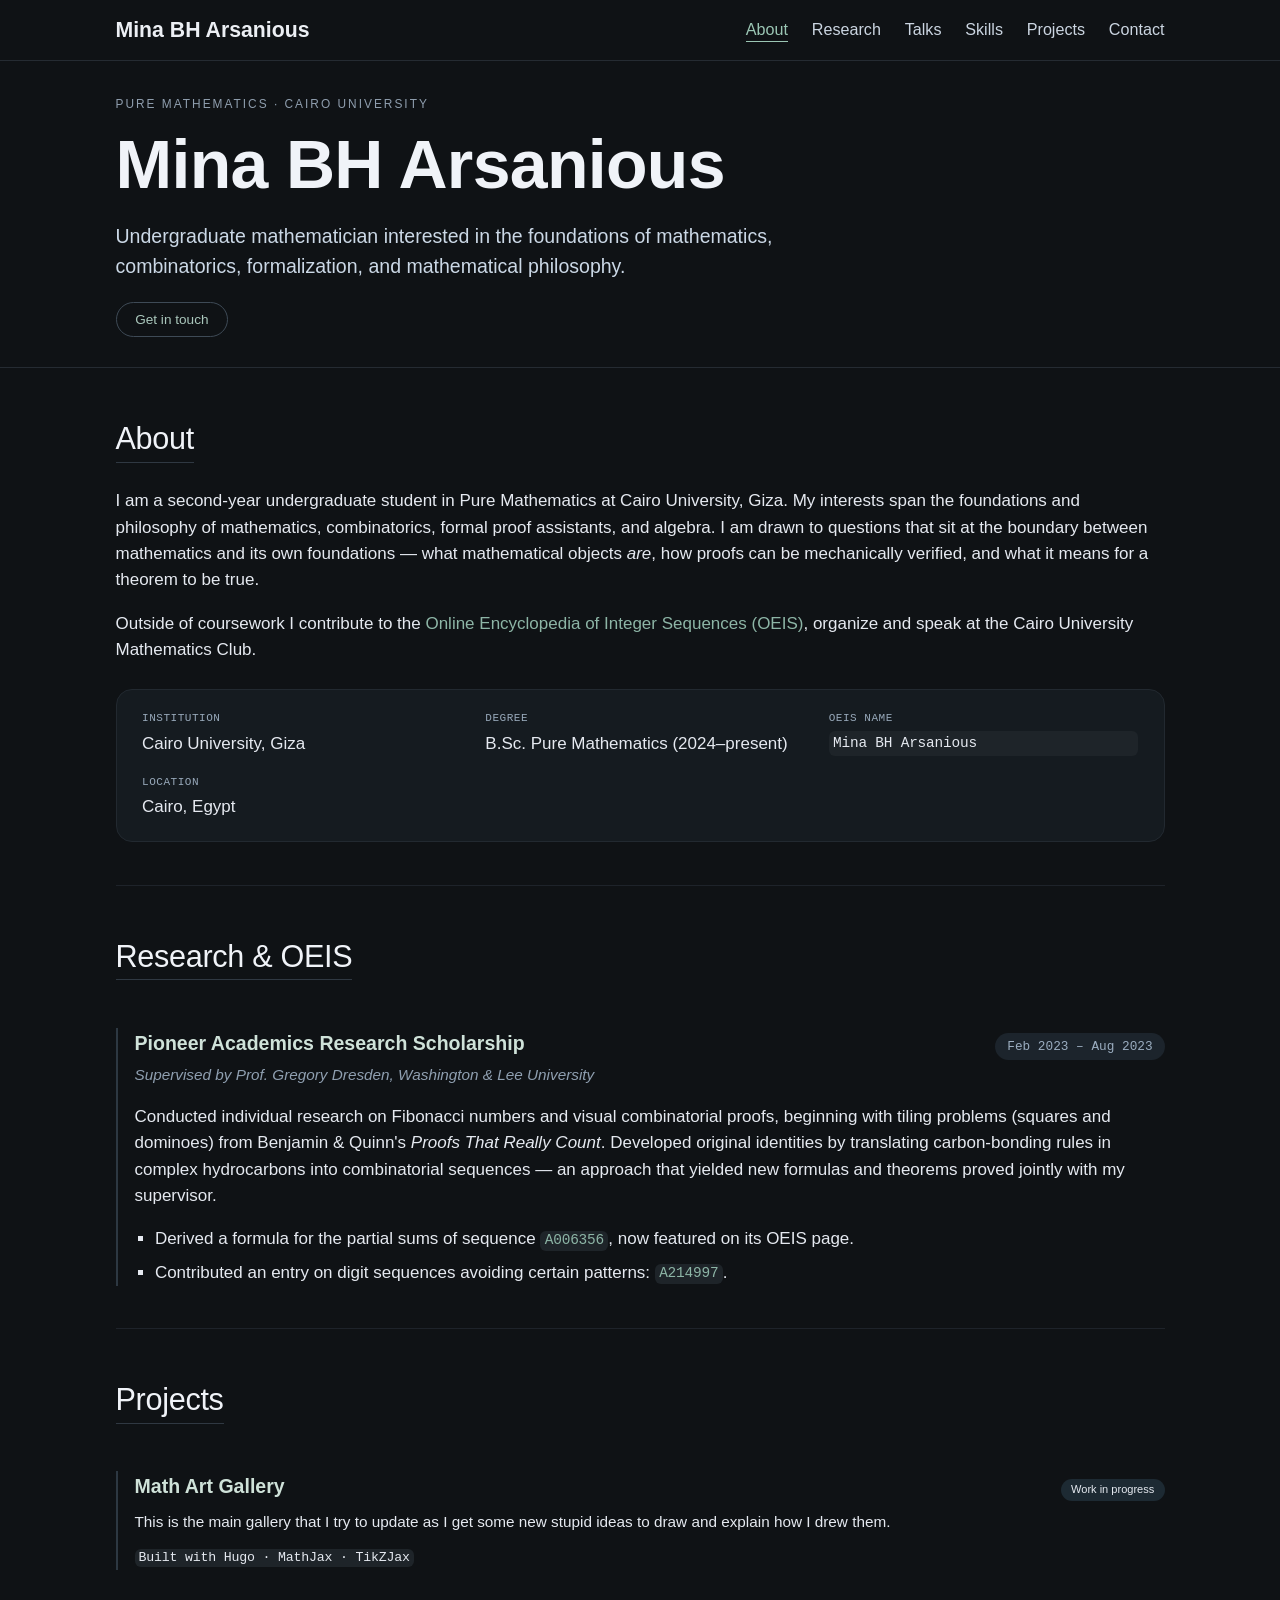
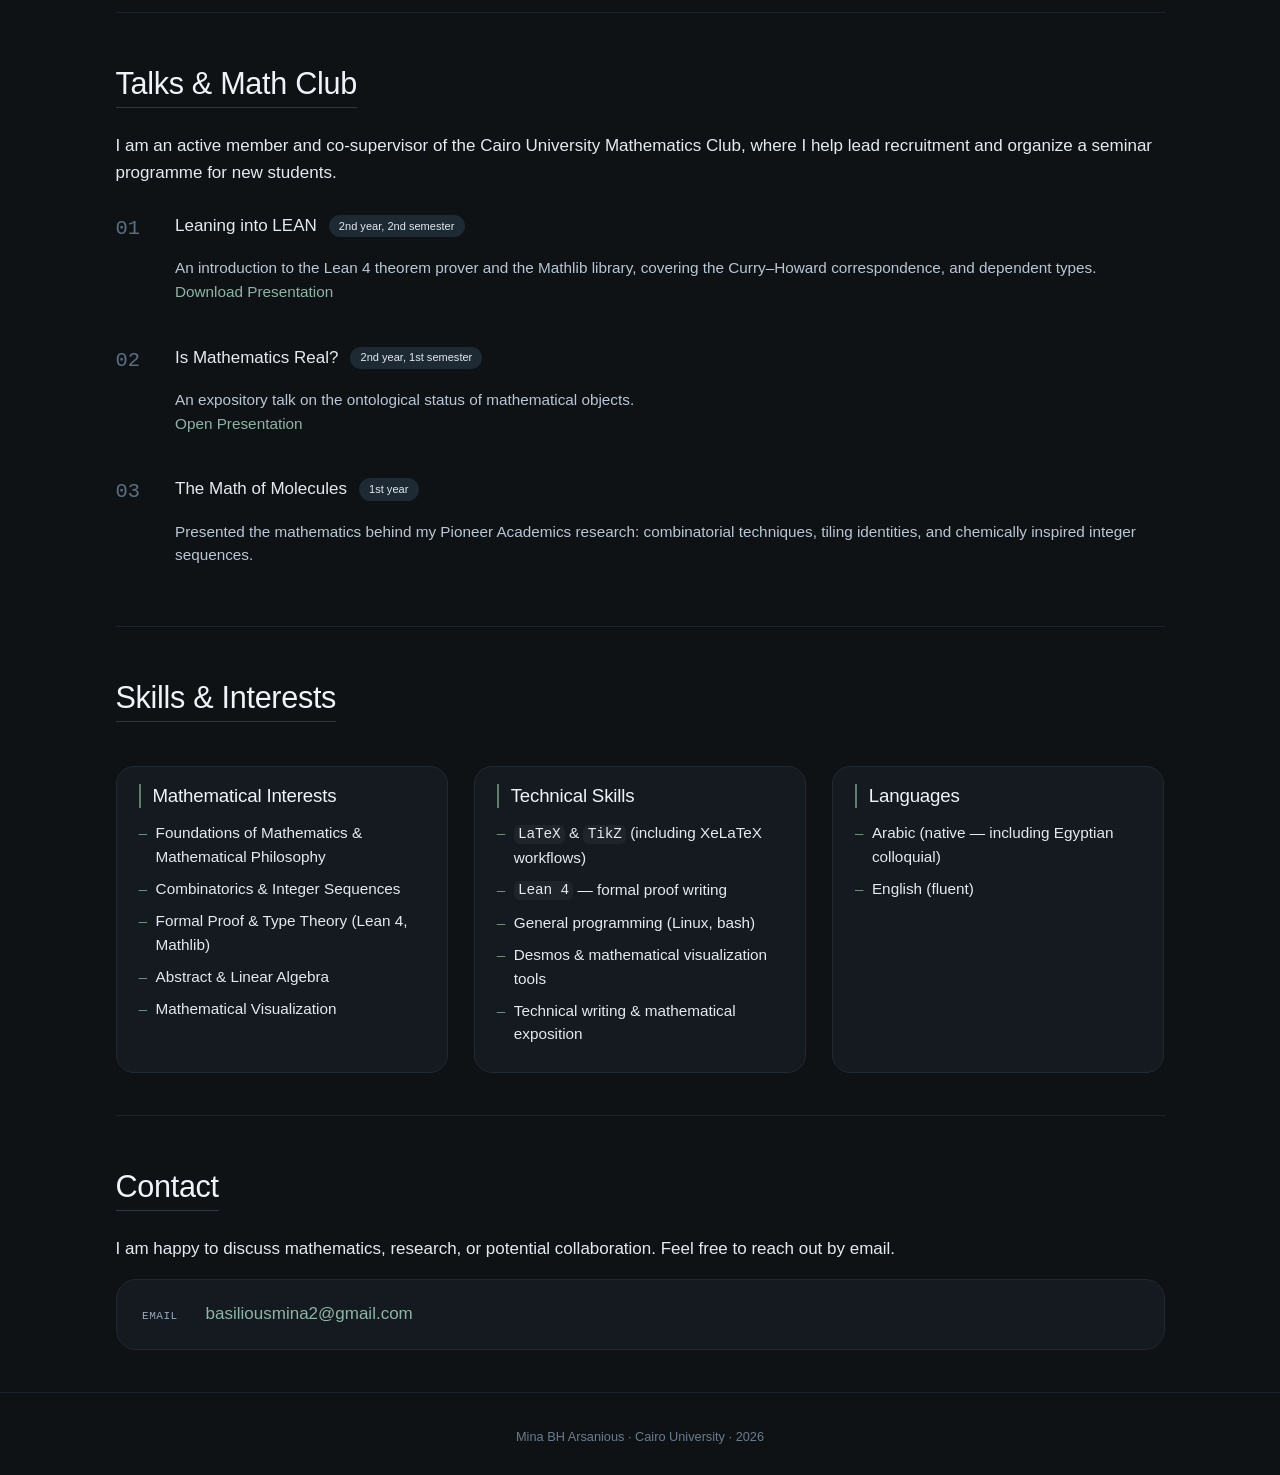
==== index.html @ 9abf832d "all back" ====
<!DOCTYPE html>
<html lang="en">
<head>
  <meta charset="UTF-8" />
  <meta name="viewport" content="width=device-width, initial-scale=1.0" />
  <title>Mina BH Arsanious</title>
  <link rel="stylesheet" href="style.css" />
  <link rel="preconnect" href="https://fonts.googleapis.com" />
  <link rel="preconnect" href="https://fonts.gstatic.com" crossorigin />
  <link href="https://fonts.googleapis.com/css2?family=EB+Garamond:ital,wght@0,400;0,500;0,600;1,400;1,500&family=Cormorant+Garamond:ital,wght@0,300;0,400;0,600;1,300;1,400&family=Inconsolata:wght@400;500&display=swap" rel="stylesheet" />
</head>
<body>

  <!-- NAV -->
  <nav>
    <div class="nav-inner">
      <span class="nav-name">Mina BH Arsanious</span>
      <ul class="nav-links">
        <li><a href="#about">About</a></li>
        <li><a href="#research">Research</a></li>
        <li><a href="#talks">Talks</a></li>
        <li><a href="#skills">Skills</a></li>
        <li><a href="#projects">Projects</a></li>
        <li><a href="#contact">Contact</a></li>
      </ul>
    </div>
  </nav>

  <!-- HERO -->
  <header class="hero">
    <div class="hero-inner">
      <p class="hero-pre">Pure Mathematics · Cairo University</p>
      <h1>Mina BH Arsanious</h1>
      <p class="hero-tagline">
        Undergraduate mathematician interested in the foundations of mathematics,<br />
        combinatorics, formalization, and mathematical philosophy.
      </p>
      <div class="hero-links">
        <a href="mailto:basiliousmina2@gmail.com" class="pill pill-outline">Get in touch</a>
      </div>
    </div>
    <div class="hero-rule"></div>
  </header>

  <main>

    <!-- ABOUT -->
    <section id="about">
      <h2>About</h2>
      <div class="section-body">
        <p>
          I am a second-year undergraduate student in Pure Mathematics at Cairo University, Giza.
          My interests span the foundations and philosophy of mathematics, combinatorics,
          formal proof assistants, and algebra. I am drawn to questions that sit at the
          boundary between mathematics and its own foundations — what mathematical objects
          <em>are</em>, how proofs can be mechanically verified, and what it means for a
          theorem to be true.
        </p>
        <p>
          Outside of coursework I contribute to the
          <a href="https://oeis.org" target="_blank">Online Encyclopedia of Integer Sequences (OEIS)</a>,
          organize and speak at the Cairo University Mathematics Club.
        </p>
        <div class="info-grid">
          <div class="info-item">
            <span class="info-label">Institution</span>
            <span>Cairo University, Giza</span>
          </div>
          <div class="info-item">
            <span class="info-label">Degree</span>
            <span>B.Sc. Pure Mathematics (2024–present)</span>
          </div>
          <div class="info-item">
            <span class="info-label">OEIS name</span>
            <span class="mono">Mina BH Arsanious</span>
          </div>
          <div class="info-item">
            <span class="info-label">Location</span>
            <span>Cairo, Egypt</span>
          </div>
        </div>
      </div>
    </section>

    <div class="divider"></div>

    <!-- RESEARCH -->
    <section id="research">
      <h2>Research &amp; OEIS</h2>
      <div class="section-body">

        <div class="entry">
          <div class="entry-header">
            <span class="entry-title">Pioneer Academics Research Scholarship</span>
            <span class="entry-date">Feb 2023 – Aug 2023</span>
          </div>
          <p class="entry-venue">Supervised by Prof. Gregory Dresden, Washington &amp; Lee University</p>
          <p>
            Conducted individual research on Fibonacci numbers and visual combinatorial proofs,
            beginning with tiling problems (squares and dominoes) from Benjamin &amp; Quinn's
            <em>Proofs That Really Count</em>. Developed original identities by translating
            carbon-bonding rules in complex hydrocarbons into combinatorial sequences —
            an approach that yielded new formulas and theorems proved jointly with my supervisor.
          </p>
          <ul class="entry-bullets">
            <li>
              Derived a formula for the partial sums of sequence
              <a href="https://oeis.org/A006356" target="_blank" class="mono">A006356</a>,
              now featured on its OEIS page.
            </li>
            <li>
              Contributed an entry on digit sequences avoiding certain patterns:
              <a href="https://oeis.org/A214997" target="_blank" class="mono">A214997</a>.
            </li>
          </ul>
        </div>
      </div>
    </section>
  
  <div class="divider"></div>

  <section id="projects">
    <h2>Projects</h2>
    <div class="section-body">
      <div class="entry" style="padding-top:0;">
        <div class="entry-header">
          <a href="https://minabasilious.github.io/math-gallery/" target="_blank" class="entry-title">Math Art Gallery</a>
          <span class="talk-tag">Work in progress</span>
        </div>
        <p style="font-size:0.9rem; color:var(--mid); margin-top:0.4rem; margin-bottom:0.6rem;">
          This is the main gallery that I try to update as I get some new stupid ideas to draw and explain how I drew them.
        </p>
        <span class="mono" style="font-size:0.78rem; color:var(--faint);">Built with Hugo · MathJax · TikZJax </span>
      </div>
    </div>
  </section>
    <div class="divider"></div>

    <!-- TALKS -->
    <section id="talks">
      <h2>Talks &amp; Math Club</h2>
      <div class="section-body">
        <p>
          I am an active member and co-supervisor of the Cairo University Mathematics Club,
          where I help lead recruitment and organize a seminar programme for new students.
        </p>

        <div class="talk-list">

          <div class="talk">
            <div class="talk-num">01</div>
            <div class="talk-body">
              <p class="talk-title">Leaning into LEAN <span class="talk-tag">2nd year, 2nd semester</span></p>
              <p class="talk-desc">
                An introduction to the Lean 4 theorem prover and the Mathlib library,
                covering the Curry–Howard correspondence, and dependent types. <br>
                 <a href="assets/LeaningintoLean/Leaning_into_Lean.pdf">Download Presentation</a>
              </p>
            </div>
          </div>

          <div class="talk">
            <div class="talk-num">02</div>
            <div class="talk-body">
              <p class="talk-title">Is Mathematics Real? <span class="talk-tag">2nd year, 1st semester</span></p>
              <p class="talk-desc">
                An expository talk on the ontological status of mathematical objects. <br>

                 <a href="assets/IsMathReal/talk.html">Open Presentation</a>
              </p>
            </div>
          </div>

          <div class="talk">
            <div class="talk-num">03</div>
            <div class="talk-body">
              <p class="talk-title">The Math of Molecules <span class="talk-tag">1st year</span></p>
              <p class="talk-desc">
                Presented the mathematics behind my Pioneer Academics research:
                combinatorial techniques, tiling identities, and chemically inspired
                integer sequences.
              </p>
            </div>
          </div>

        </div>
      </div>
    </section>

    <div class="divider"></div>

    <!-- SKILLS -->
    <section id="skills">
      <h2>Skills &amp; Interests</h2>
      <div class="section-body">
        <div class="skills-grid">

          <div class="skill-group">
            <h3>Mathematical Interests</h3>
            <ul>
              <li>Foundations of Mathematics &amp; Mathematical Philosophy</li>
              <li>Combinatorics &amp; Integer Sequences</li>
              <li>Formal Proof &amp; Type Theory (Lean 4, Mathlib)</li>
              <li>Abstract &amp; Linear Algebra</li>
              <li>Mathematical Visualization</li>
            </ul>
          </div>

          <div class="skill-group">
            <h3>Technical Skills</h3>
            <ul>
              <li><span class="mono">LaTeX</span> &amp; <span class="mono">TikZ</span> (including XeLaTeX workflows)</li>
              <li><span class="mono">Lean 4</span> — formal proof writing</li>
              <li>General programming (Linux, bash)</li>
              <li>Desmos &amp; mathematical visualization tools</li>
              <li>Technical writing &amp; mathematical exposition</li>
            </ul>
          </div>

          <div class="skill-group">
            <h3>Languages</h3>
            <ul>
              <li>Arabic (native — including Egyptian colloquial)</li>
              <li>English (fluent)</li>
            </ul>
          </div>

        </div>
      </div>
    </section>

    <div class="divider"></div>

    <!-- CONTACT -->
    <section id="contact">
      <h2>Contact</h2>
      <div class="section-body">
        <p>
          I am happy to discuss mathematics, research, or potential collaboration.
          Feel free to reach out by email.
        </p>
        <div class="contact-list">
          <div class="contact-item">
            <span class="info-label">Email</span>
            <a href="mailto:basiliousmina2@gmail.com">basiliousmina2@gmail.com</a>
          </div>
        </div>
      </div>
    </section>

  </main>

  <footer>
    <p>Mina BH Arsanious · Cairo University · <span id="year"></span></p>
  </footer>

  <script>
    document.getElementById('year').textContent = new Date().getFullYear();

    // Smooth active nav highlight on scroll
    const sections = document.querySelectorAll('section[id]');
    const navLinks = document.querySelectorAll('.nav-links a');
    const observer = new IntersectionObserver((entries) => {
      entries.forEach(e => {
        if (e.isIntersecting) {
          navLinks.forEach(a => a.classList.remove('active'));
          const active = document.querySelector(`.nav-links a[href="#${e.target.id}"]`);
          if (active) active.classList.add('active');
        }
      });
    }, { threshold: 0.35 });
    sections.forEach(s => observer.observe(s));

    // Fade-in on scroll
    const fadeEls = document.querySelectorAll('section, .entry, .talk, tr');
    const fadeObs = new IntersectionObserver((entries) => {
      entries.forEach(e => {
        if (e.isIntersecting) {
          e.target.classList.add('visible');
          fadeObs.unobserve(e.target);
        }
      });
    }, { threshold: 0.08 });
    fadeEls.forEach(el => { el.classList.add('fade-in'); fadeObs.observe(el); });
  </script>
</body>
</html>
---- style.css ----
*,
*::before,
*::after {
  margin: 0;
  padding: 0;
  box-sizing: border-box;
}

html {
  scroll-behavior: smooth;
  font-size: 17px;
}

body {
  background-color: #0f1215;
  color: #e5e9f0;
  font-family: 'Inter', -apple-system, BlinkMacSystemFont, 'Segoe UI', Roboto, Helvetica, Arial, sans-serif;
  line-height: 1.55;
  font-weight: 400;
  text-rendering: optimizeLegibility;
  -webkit-font-smoothing: antialiased;
}

/* container width */
nav .nav-inner,
main,
.hero-inner {
  max-width: 1100px;
  margin: 0 auto;
  padding: 0 1.5rem;
}


h1, h2, h3 {
  font-weight: 500;
  line-height: 1.25;
  letter-spacing: -0.01em;
  color: #f0f3f8;
}

h1 {
  font-size: clamp(2.8rem, 7vw, 4rem);
  font-weight: 550;
  margin: 0.5rem 0 0.75rem;
}

h2 {
  font-size: 1.8rem;
  margin-bottom: 1rem;
  border-bottom: 1px solid #2a2f36;
  display: inline-block;
  padding-bottom: 0.25rem;
}

h3 {
  font-size: 1.3rem;
  margin-bottom: 0.75rem;
  font-weight: 500;
}

a {
  color: #8db5a6;
  text-decoration: none;
  transition: color 0.2s ease;
  border-bottom: 1px solid transparent;
}

a:hover {
  color: #b9dfce;
  border-bottom-color: #8db5a6;
}

.mono,
code,
.mono a {
  font-family: 'SF Mono', 'JetBrains Mono', 'Fira Code', monospace;
  font-size: 0.85rem;
  background: #1e2429;
  padding: 0.1em 0.3em;
  border-radius: 6px;
  letter-spacing: -0.2px;
}


nav {
  background: #0f1215;
  border-bottom: 1px solid #252b32;
  position: sticky;
  top: 0;
  width: 100%;
  z-index: 100;
  padding: 0.8rem 0;
}

.nav-inner {
  display: flex;
  justify-content: space-between;
  align-items: center;
  flex-wrap: wrap;
  gap: 1rem 2rem;
}

.nav-name {
  font-weight: 550;
  font-size: 1.25rem;
  color: #eceff4;
}

.nav-links {
  display: flex;
  gap: 1.4rem;
  list-style: none;
  flex-wrap: wrap;
}

.nav-links a {
  font-weight: 450;
  font-size: 0.95rem;
  border-bottom: none;
  color: #cbd5e1;
  padding: 0.2rem 0;
}

.nav-links a:hover {
  color: #b9dfce;
  border-bottom: 1px solid #b9dfce;
}

.nav-links a.active {
  color: #9bc6b4;
  border-bottom: 1px solid #9bc6b4;
  font-weight: 500;
}


.hero {
  margin: 2rem 0 2rem;
}

.hero-pre {
  text-transform: uppercase;
  letter-spacing: 2px;
  font-size: 0.7rem;
  color: #8f9eae;
  font-weight: 450;
}

.hero-tagline {
  font-size: 1.15rem;
  color: #cbd8e6;
  max-width: 85%;
  margin: 0.8rem 0 1.2rem;
}

.hero-links {
  display: flex;
  gap: 1rem;
  margin: 1.2rem 0 0;
  flex-wrap: wrap;
}

.pill {
  background: #1e262e;
  padding: 0.35rem 1.1rem;
  border-radius: 40px;
  font-size: 0.8rem;
  font-weight: 450;
  border: 1px solid #2d3640;
  transition: all 0.2s;
}

.pill-outline {
  background: transparent;
  border: 1px solid #3e4a56;
  color: #aac7bc;
}

.pill:hover {
  background: #2a343e;
  border-color: #5b6f80;
  transform: translateY(-1px);
}

.hero-rule {
  margin-top: 1.8rem;
  height: 1px;
  background: #252b32;
  width: 100%;
}


section {
  margin: 3rem 0 2.5rem;
  scroll-margin-top: 90px;
}

.section-label {
  font-family: monospace;
  font-size: 0.7rem;
  letter-spacing: 1px;
  text-transform: uppercase;
  color: #7d8c9c;
  display: inline-block;
  margin-right: 0.8rem;
}

section > h2 {
  display: inline-block;
  border-bottom: 1px solid #2f3842;
}

.section-body {
  margin-top: 0.5rem;
  clear: both;
}

.section-body p {
  margin-bottom: 1rem;
}

.divider {
  height: 1px;
  background: #1e232a;
  margin: 1rem 0;
  width: 100%;
}


.info-grid {
  display: grid;
  grid-template-columns: repeat(auto-fill, minmax(230px, 1fr));
  gap: 1rem 2rem;
  background: #151b20;
  padding: 1.2rem 1.5rem;
  border-radius: 16px;
  margin: 1.5rem 0 0.5rem;
  border: 1px solid #222930;
}

.info-item {
  display: flex;
  flex-direction: column;
  gap: 0.2rem;
}

.info-label {
  font-size: 0.65rem;
  text-transform: uppercase;
  letter-spacing: 0.5px;
  font-weight: 500;
  color: #97a8b9;
  font-family: monospace;
}


.entry {
  margin: 1.8rem 0;
  padding-left: 1rem;
  border-left: 2px solid #2d3842;
}

.entry-header {
  display: flex;
  flex-wrap: wrap;
  justify-content: space-between;
  align-items: baseline;
  gap: 1rem;
  margin-bottom: 0.2rem;
}

.entry-title {
  font-weight: 550;
  font-size: 1.15rem;
  color: #cfe2d9;
}

.entry-date {
  font-family: monospace;
  font-size: 0.75rem;
  background: #1c242c;
  padding: 0.2rem 0.7rem;
  border-radius: 20px;
  color: #9badc0;
}

.entry-venue {
  font-style: italic;
  color: #8f9fb0;
  margin-bottom: 0.7rem;
  font-size: 0.9rem;
}

.entry-bullets {
  margin-left: 1.2rem;
  margin-top: 0.5rem;
  list-style-type: square;
}
.entry-bullets li {
  margin-bottom: 0.4rem;
}


.talk-list {
  display: flex;
  flex-direction: column;
  gap: 1.4rem;
  margin: 1.6rem 0;
}

.talk {
  display: flex;
  gap: 1rem;
  align-items: flex-start;
  flex-wrap: wrap;
}

.talk-num {
  font-family: monospace;
  font-size: 1.2rem;
  font-weight: 400;
  color: #5a6f82;
  min-width: 2.5rem;
}

.talk-body {
  flex: 1;
}

.talk-title {
  font-weight: 530;
  font-size: 1rem;
  margin-bottom: 0.2rem;
  display: flex;
  flex-wrap: wrap;
  align-items: center;
  gap: 0.7rem;
}

.talk-tag {
  font-size: 0.65rem;
  background: #1d2a33;
  padding: 0.15rem 0.6rem;
  border-radius: 40px;
  font-weight: normal;
}

.talk-tag.upcoming {
  background: #1e3a2f;
  color: #b9dfce;
  border: 0.5px solid #2e5e4a;
}

.talk-desc {
  color: #b9c7d4;
  font-size: 0.9rem;
}


.skills-grid {
  display: grid;
  grid-template-columns: repeat(auto-fit, minmax(220px, 1fr));
  gap: 1.5rem;
  margin: 1.6rem 0;
}

.skill-group {
  background: #141a1f;
  padding: 1rem 1.3rem;
  border-radius: 18px;
  border: 1px solid #212932;
}

.skill-group h3 {
  font-size: 1.1rem;
  margin-bottom: 0.8rem;
  border-left: 2px solid #5f7e6e;
  padding-left: 0.7rem;
}

.skill-group ul {
  list-style: none;
}

.skill-group li {
  margin-bottom: 0.5rem;
  font-size: 0.9rem;
  position: relative;
  padding-left: 1rem;
}

.skill-group li::before {
  content: "–";
  color: #6f8f7e;
  position: absolute;
  left: 0;
}


.contact-list {
  background: #141a1f;
  border-radius: 20px;
  padding: 1.2rem 1.5rem;
  display: flex;
  flex-wrap: wrap;
  gap: 1.5rem;
  margin-top: 1rem;
  border: 1px solid #212832;
}

.contact-item {
  display: flex;
  gap: 0.8rem;
  align-items: baseline;
  flex-wrap: wrap;
}

.contact-item .info-label {
  font-size: 0.65rem;
  min-width: 50px;
}


footer {
  text-align: center;
  padding: 2rem 1rem 1.8rem;
  font-size: 0.75rem;
  color: #6b7c8e;
  border-top: 1px solid #1e242c;
  margin-top: 2rem;
}


.fade-in {
  opacity: 0;
  transform: translateY(10px);
  transition: opacity 0.5s ease, transform 0.5s ease;
}

.visible {
  opacity: 1;
  transform: translateY(0);
}


@media (max-width: 800px) {
  body {
    font-size: 16px;
  }

  .nav-inner {
    flex-direction: column;
    align-items: flex-start;
  }

  .hero-tagline {
    max-width: 100%;
  }

  section > h2 {
    display: block;
    margin-top: 0.3rem;
  }

  .info-grid {
    grid-template-columns: 1fr;
  }

  .skills-grid {
    grid-template-columns: 1fr;
  }

  .talk {
    flex-direction: column;
    gap: 0.2rem;
  }
}

@media (max-width: 480px) {
  nav .nav-inner,
  main,
  .hero-inner {
    padding: 0 1rem;
  }

  .entry {
    padding-left: 0.5rem;
  }
}


::selection {
  background: #2c4a3e;
  color: #f0f3f8;
}
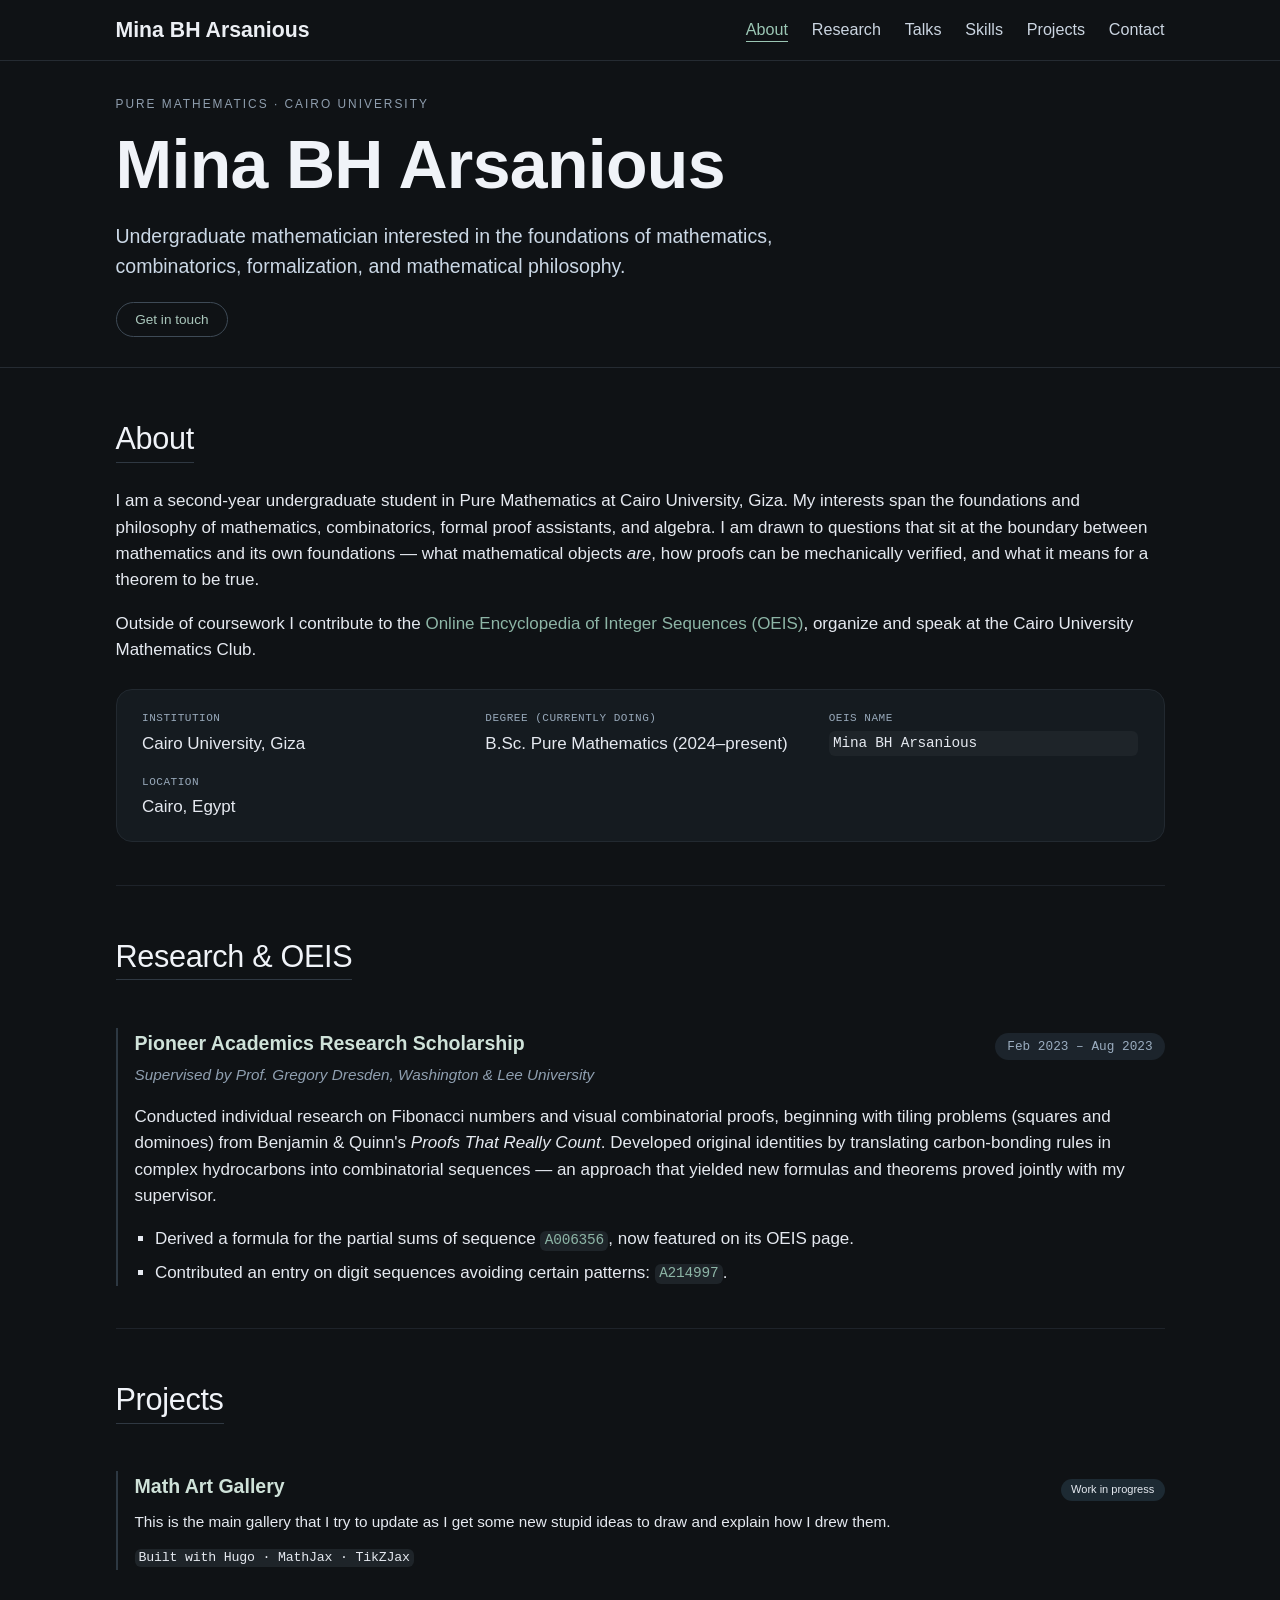
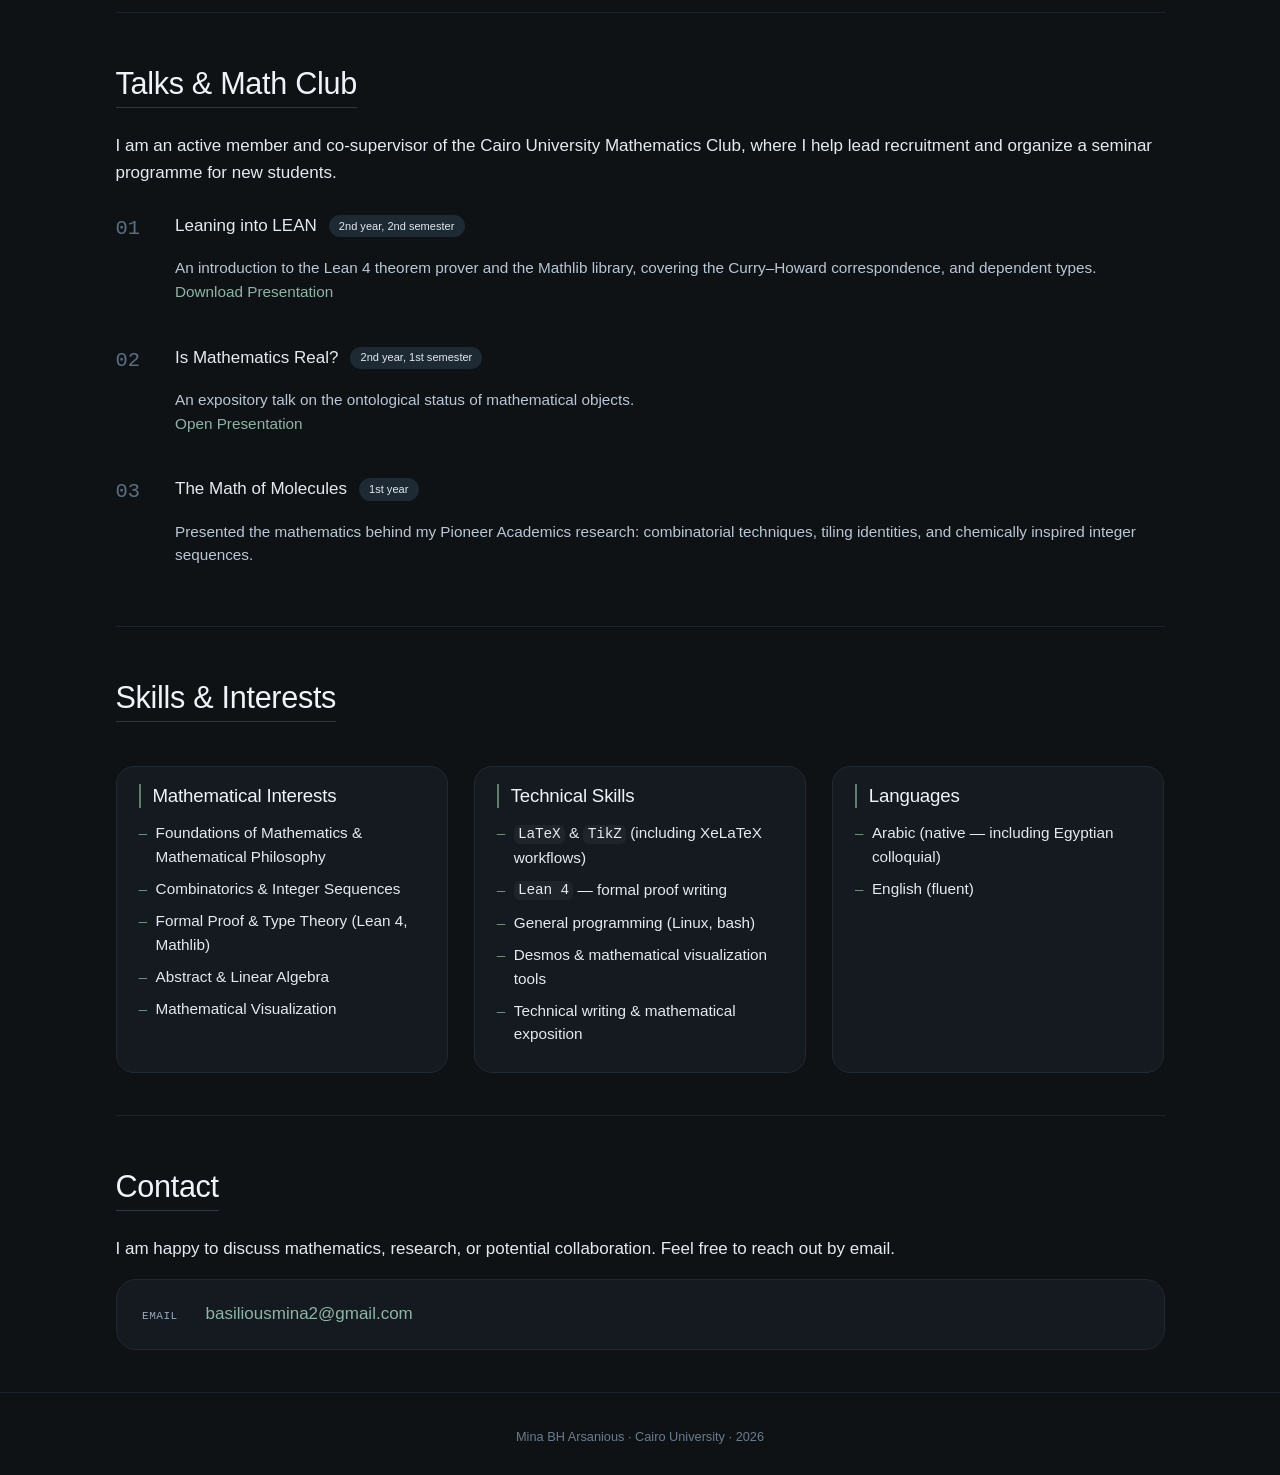
==== commit b1c26857: "Update degree label to indicate current status" ====
--- a/index.html
+++ b/index.html
@@ -67,7 +67,7 @@
             <span>Cairo University, Giza</span>
           </div>
           <div class="info-item">
-            <span class="info-label">Degree</span>
+            <span class="info-label">Degree (Currently Doing)</span>
             <span>B.Sc. Pure Mathematics (2024–present)</span>
           </div>
           <div class="info-item">
@@ -284,4 +284,4 @@
     fadeEls.forEach(el => { el.classList.add('fade-in'); fadeObs.observe(el); });
   </script>
 </body>
-</html>+</html>
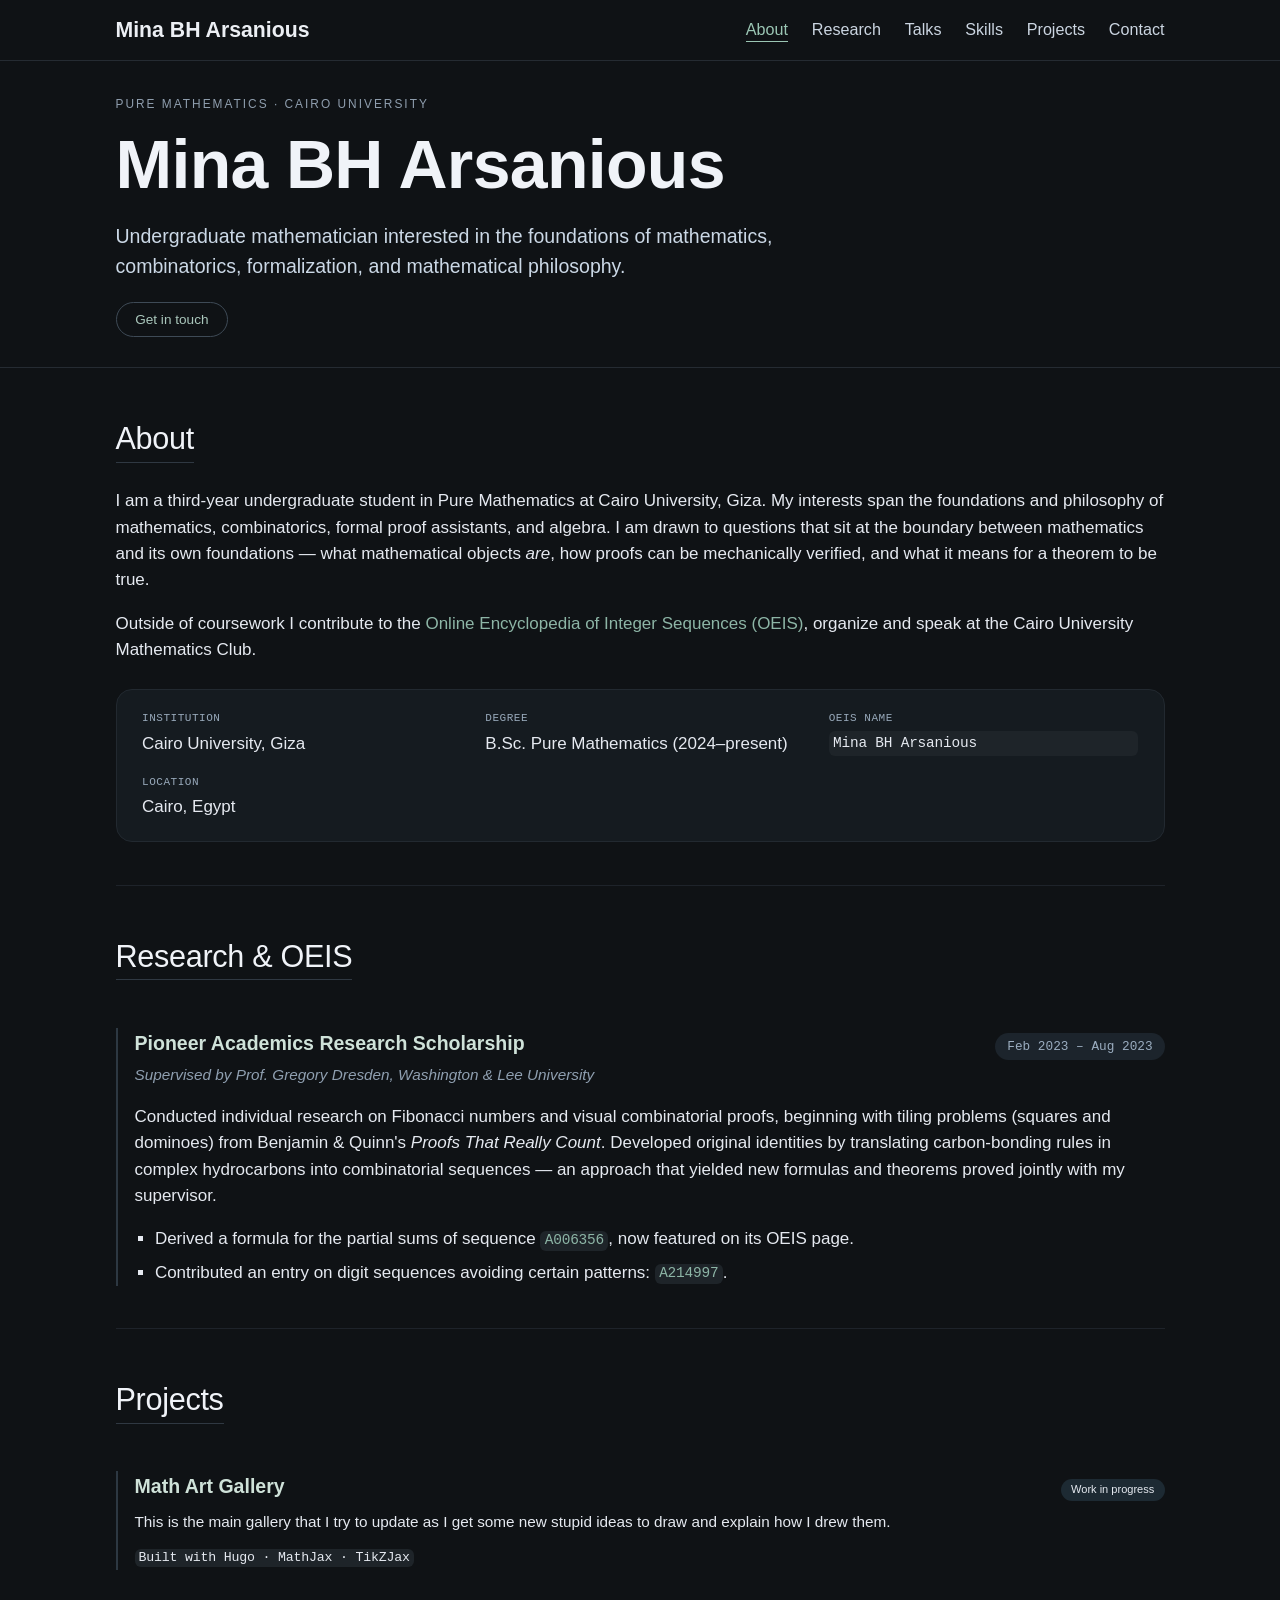
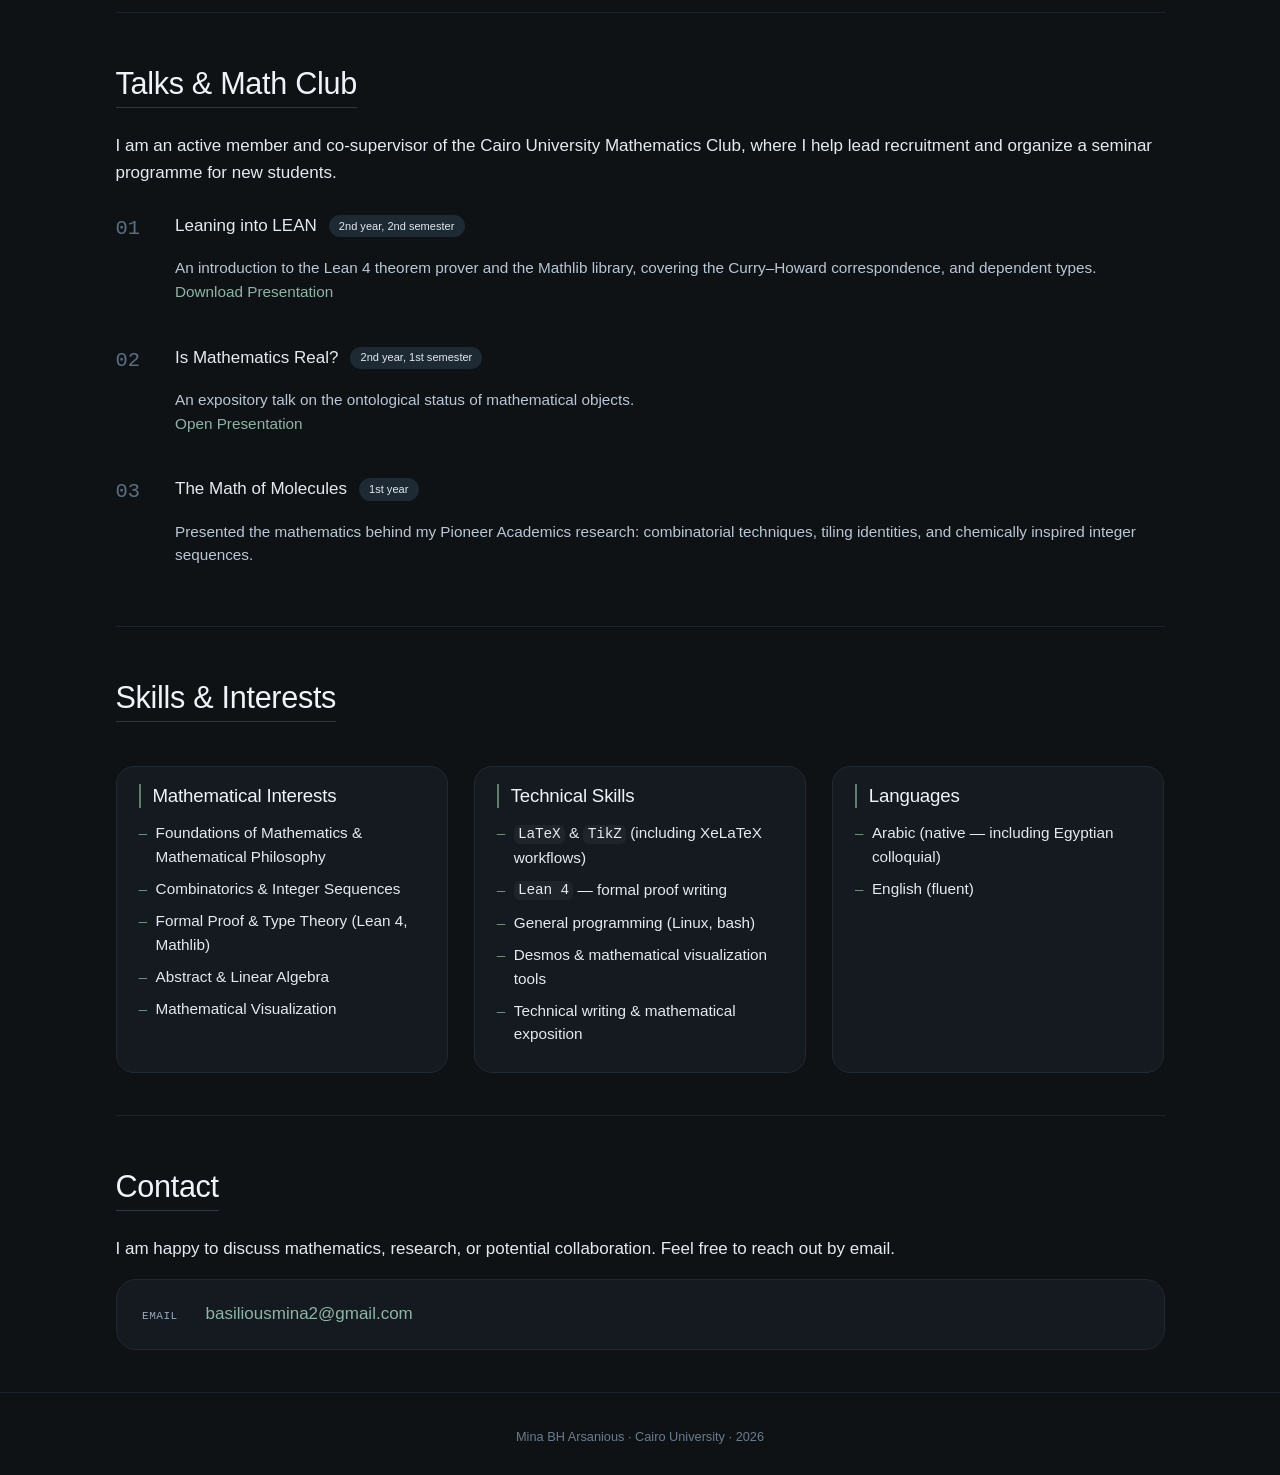
==== commit ae5934c6: "Update Site info Year of Study" ====
--- a/index.html
+++ b/index.html
@@ -49,7 +49,7 @@
       <h2>About</h2>
       <div class="section-body">
         <p>
-          I am a second-year undergraduate student in Pure Mathematics at Cairo University, Giza.
+          I am a third-year undergraduate student in Pure Mathematics at Cairo University, Giza.
           My interests span the foundations and philosophy of mathematics, combinatorics,
           formal proof assistants, and algebra. I am drawn to questions that sit at the
           boundary between mathematics and its own foundations — what mathematical objects
@@ -67,7 +67,7 @@
             <span>Cairo University, Giza</span>
           </div>
           <div class="info-item">
-            <span class="info-label">Degree (Currently Doing)</span>
+            <span class="info-label">Degree</span>
             <span>B.Sc. Pure Mathematics (2024–present)</span>
           </div>
           <div class="info-item">
@@ -284,4 +284,4 @@
     fadeEls.forEach(el => { el.classList.add('fade-in'); fadeObs.observe(el); });
   </script>
 </body>
-</html>
+</html>
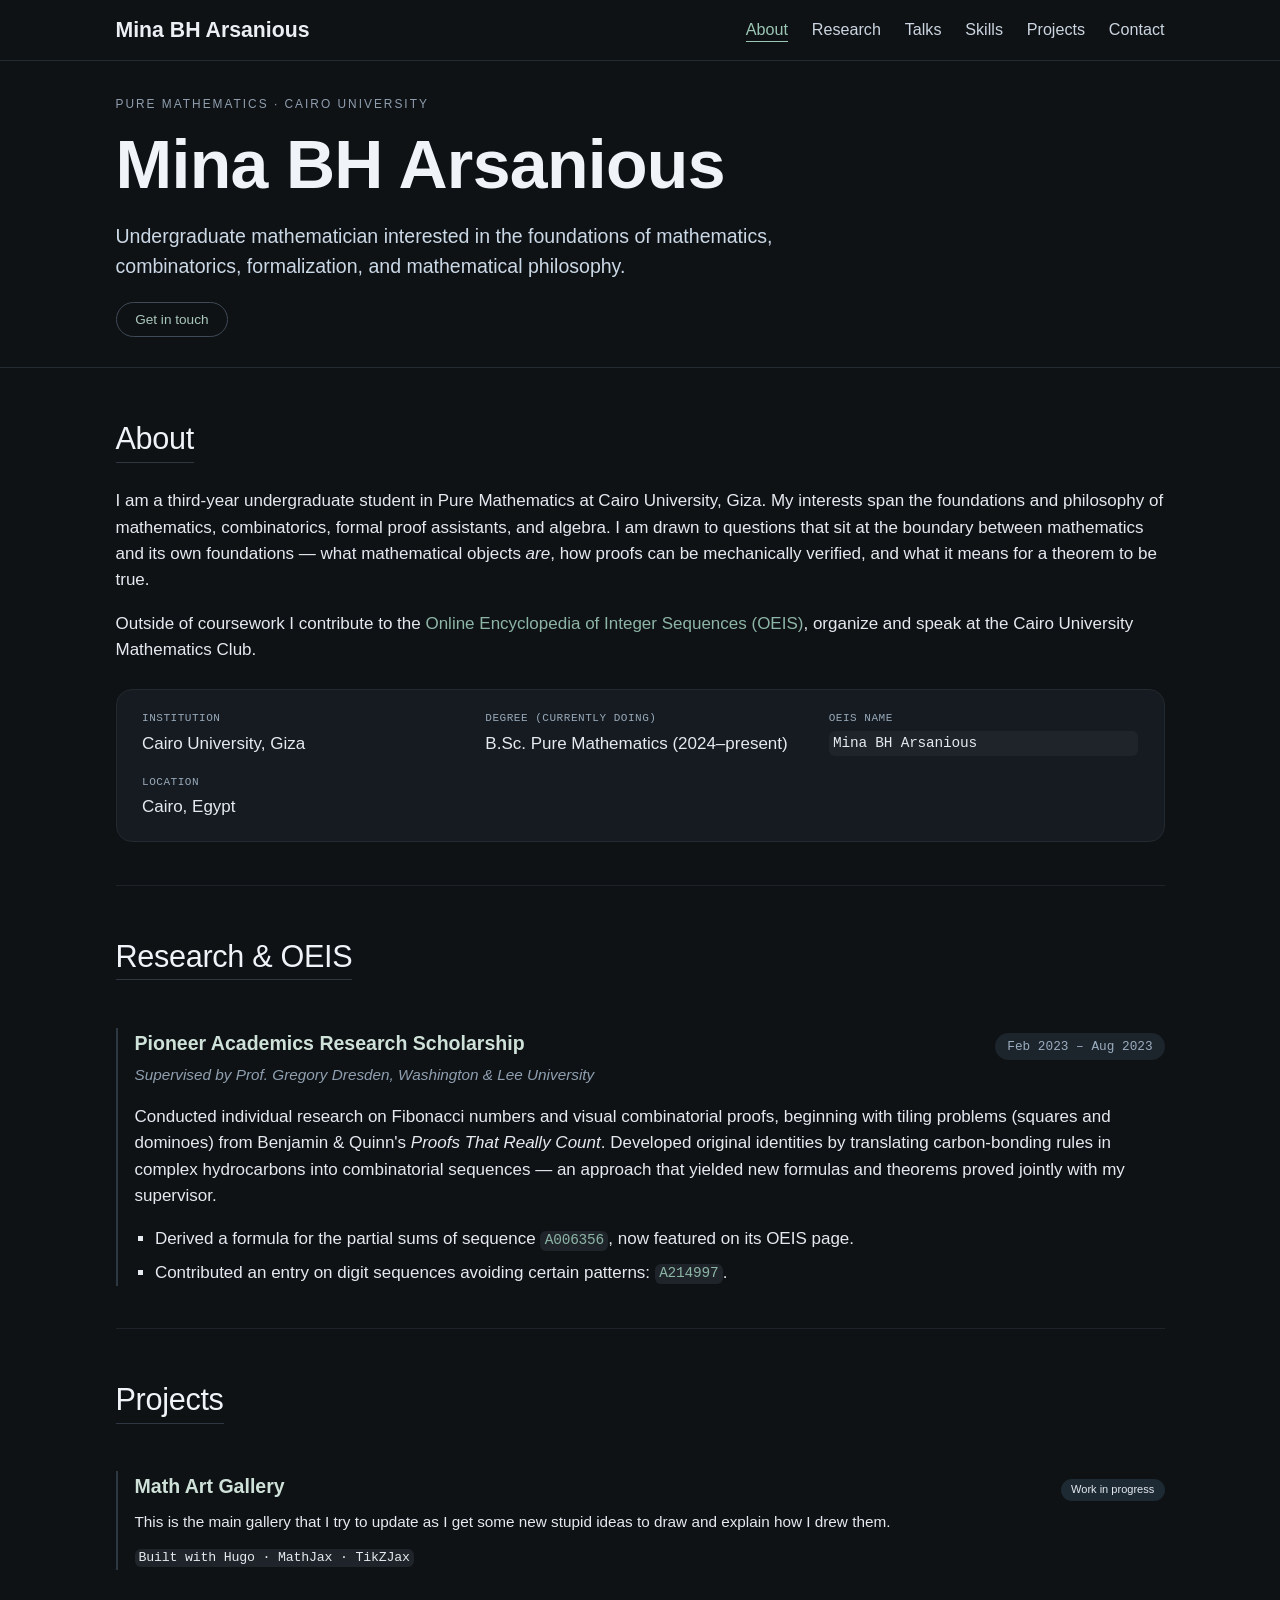
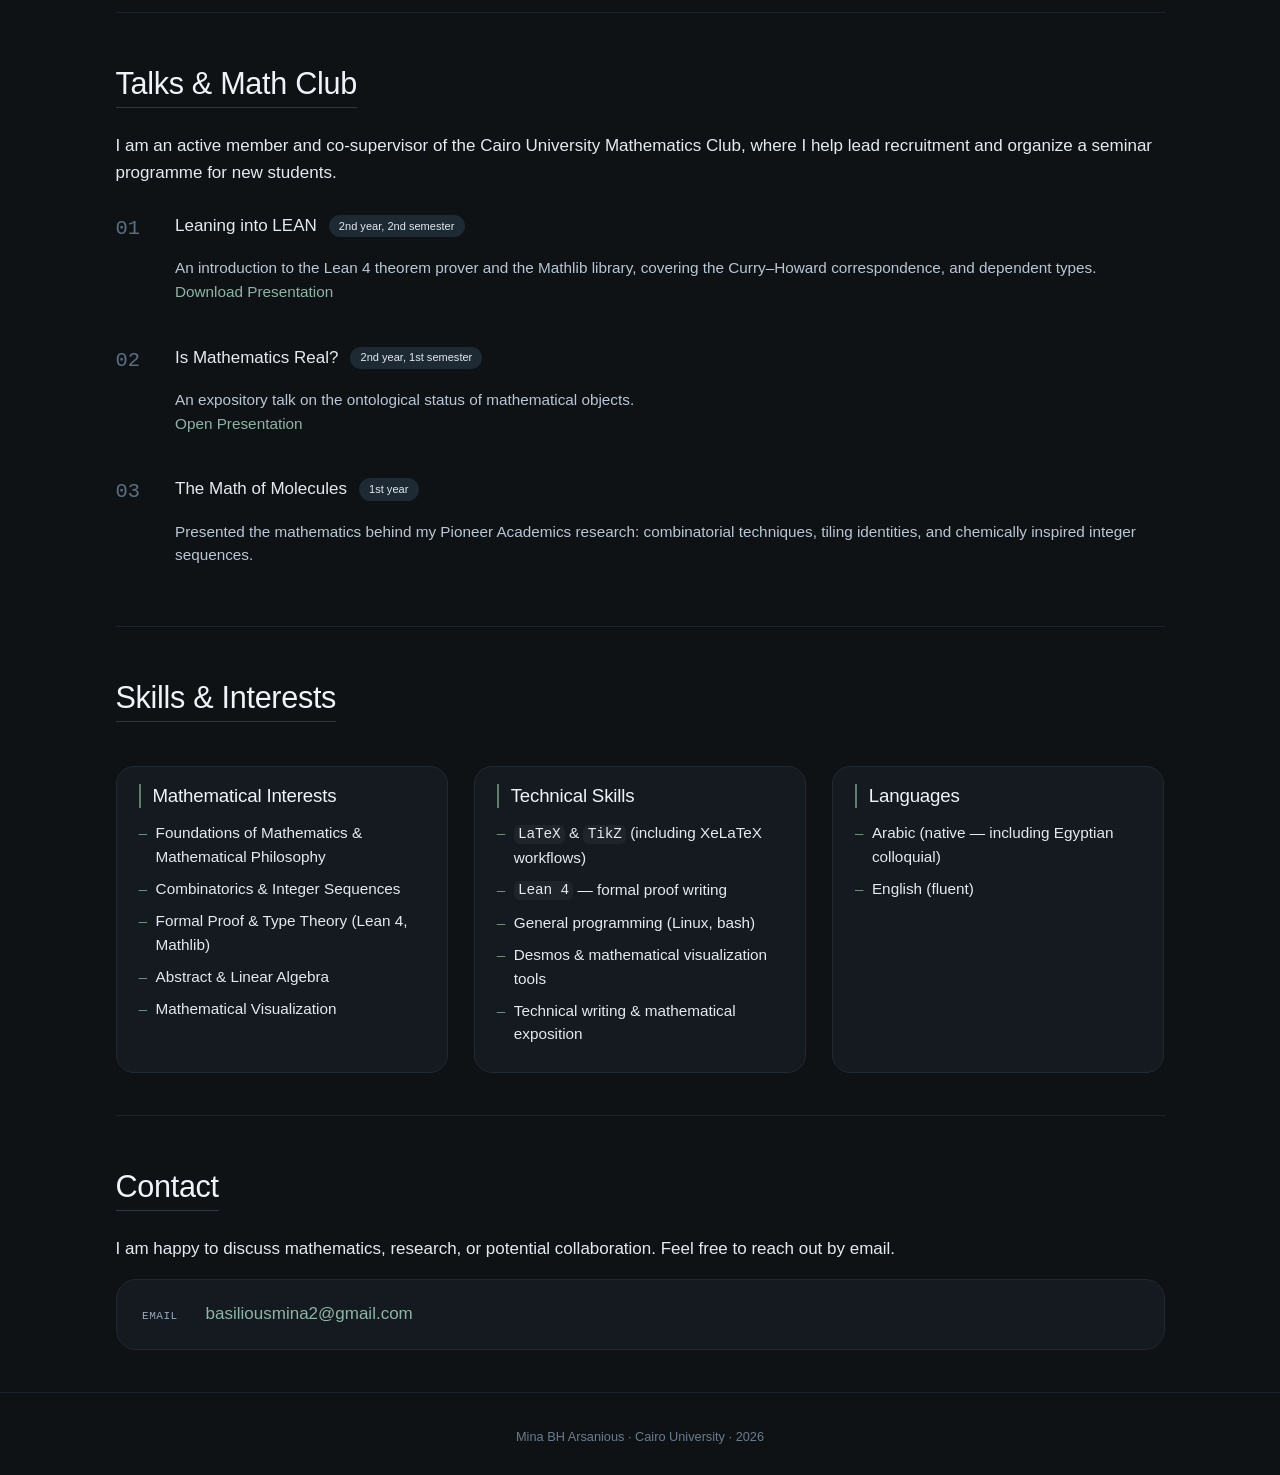
==== commit 93027ac7: "Merge branch 'main' of https://github.com/MinaBasilious/MinaBasilious.github.io" ====
--- a/index.html
+++ b/index.html
@@ -67,7 +67,7 @@
             <span>Cairo University, Giza</span>
           </div>
           <div class="info-item">
-            <span class="info-label">Degree</span>
+            <span class="info-label">Degree (Currently Doing)</span>
             <span>B.Sc. Pure Mathematics (2024–present)</span>
           </div>
           <div class="info-item">
@@ -284,4 +284,4 @@
     fadeEls.forEach(el => { el.classList.add('fade-in'); fadeObs.observe(el); });
   </script>
 </body>
-</html>+</html>
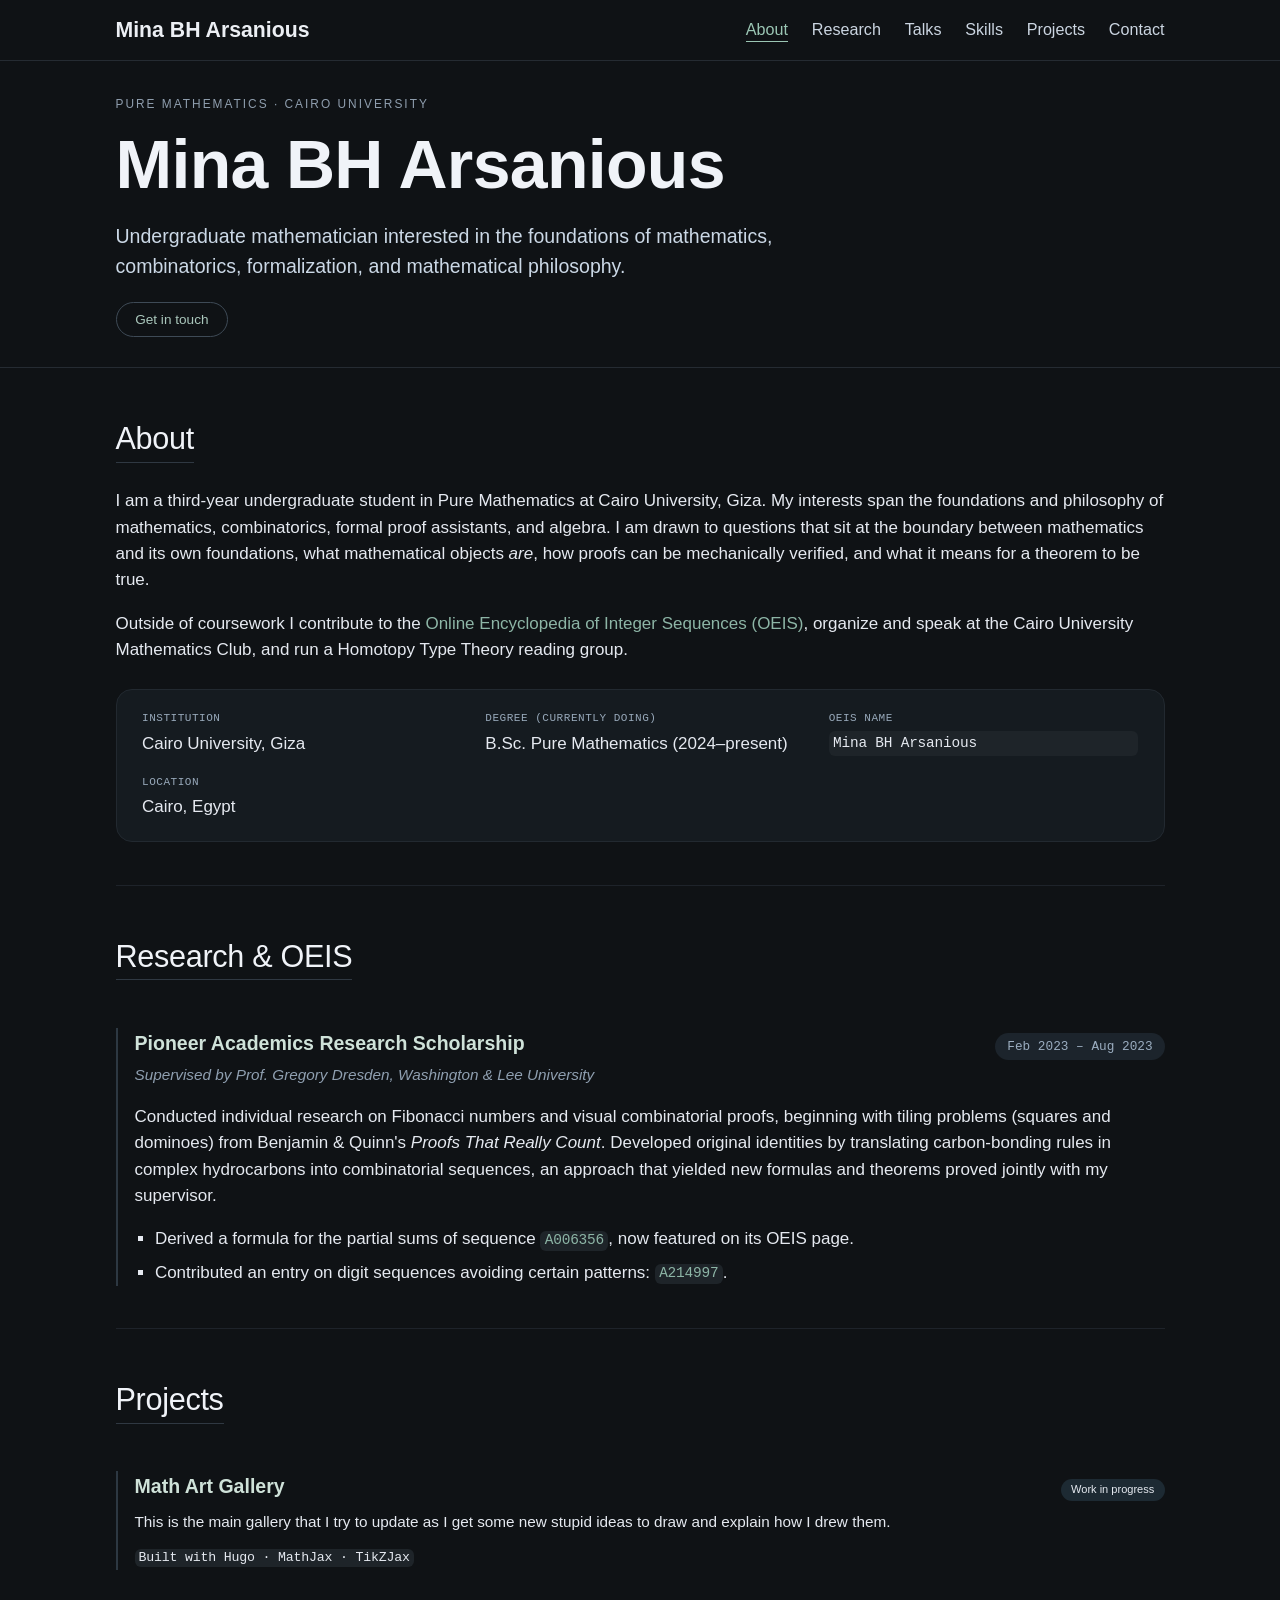
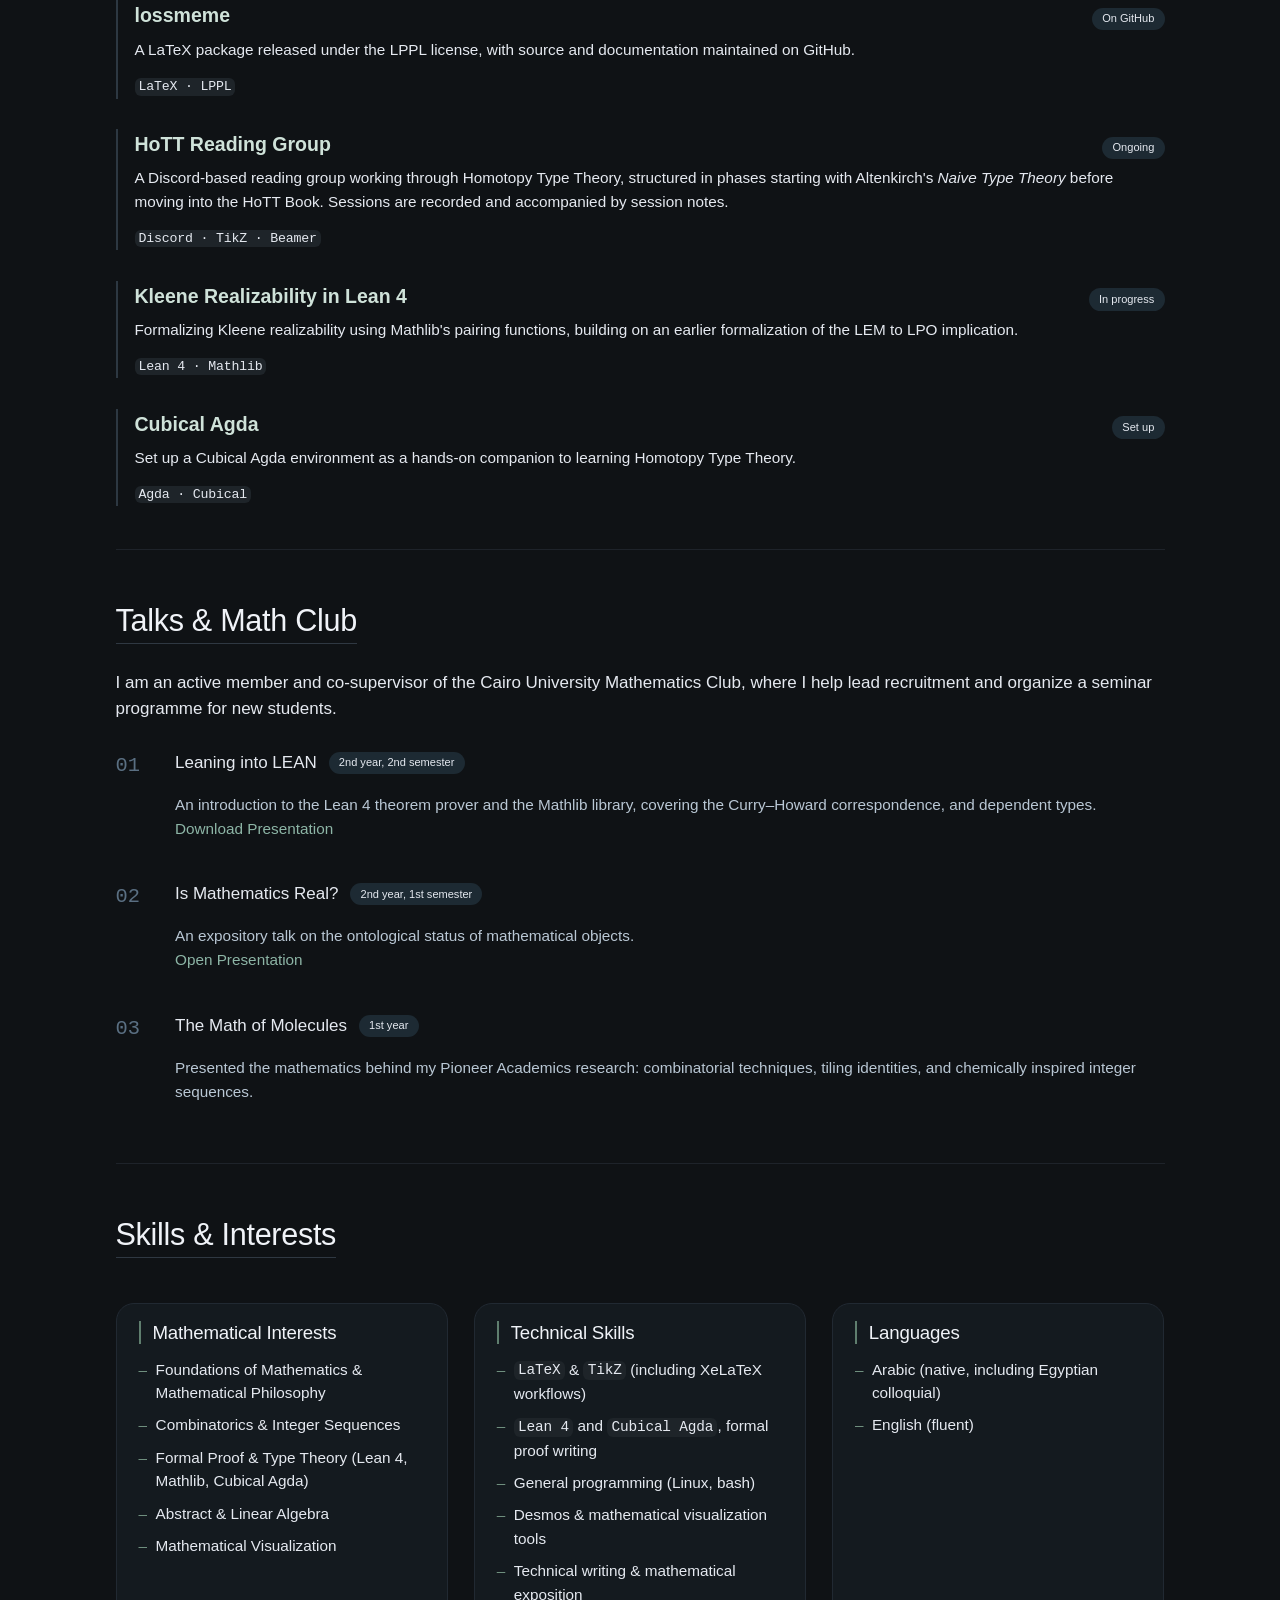
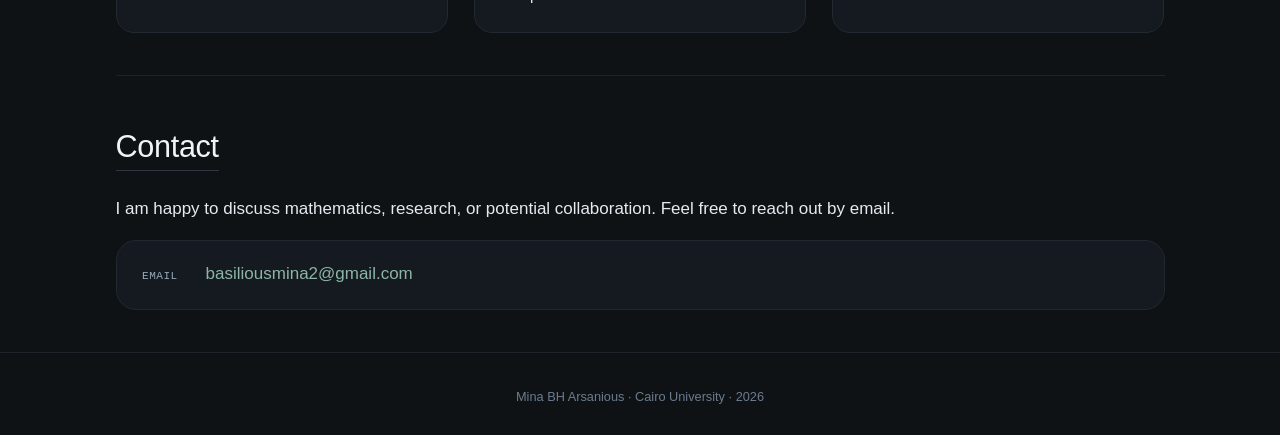
==== commit 828e9c1b: "feat(projects): add lossmeme, HoTT reading group, and formalization work" ====
--- a/index.html
+++ b/index.html
@@ -52,14 +52,15 @@
           I am a third-year undergraduate student in Pure Mathematics at Cairo University, Giza.
           My interests span the foundations and philosophy of mathematics, combinatorics,
           formal proof assistants, and algebra. I am drawn to questions that sit at the
-          boundary between mathematics and its own foundations — what mathematical objects
+          boundary between mathematics and its own foundations, what mathematical objects
           <em>are</em>, how proofs can be mechanically verified, and what it means for a
           theorem to be true.
         </p>
         <p>
           Outside of coursework I contribute to the
           <a href="https://oeis.org" target="_blank">Online Encyclopedia of Integer Sequences (OEIS)</a>,
-          organize and speak at the Cairo University Mathematics Club.
+          organize and speak at the Cairo University Mathematics Club, and run a
+          Homotopy Type Theory reading group.
         </p>
         <div class="info-grid">
           <div class="info-item">
@@ -99,7 +100,7 @@
             Conducted individual research on Fibonacci numbers and visual combinatorial proofs,
             beginning with tiling problems (squares and dominoes) from Benjamin &amp; Quinn's
             <em>Proofs That Really Count</em>. Developed original identities by translating
-            carbon-bonding rules in complex hydrocarbons into combinatorial sequences —
+            carbon-bonding rules in complex hydrocarbons into combinatorial sequences,
             an approach that yielded new formulas and theorems proved jointly with my supervisor.
           </p>
           <ul class="entry-bullets">
@@ -122,6 +123,7 @@
   <section id="projects">
     <h2>Projects</h2>
     <div class="section-body">
+
       <div class="entry" style="padding-top:0;">
         <div class="entry-header">
           <a href="https://minabasilious.github.io/math-gallery/" target="_blank" class="entry-title">Math Art Gallery</a>
@@ -130,8 +132,58 @@
         <p style="font-size:0.9rem; color:var(--mid); margin-top:0.4rem; margin-bottom:0.6rem;">
           This is the main gallery that I try to update as I get some new stupid ideas to draw and explain how I drew them.
         </p>
-        <span class="mono" style="font-size:0.78rem; color:var(--faint);">Built with Hugo · MathJax · TikZJax </span>
-      </div>
+        <span class="mono" style="font-size:0.78rem; color:var(--faint);">Built with Hugo · MathJax · TikZJax</span>
+      </div>
+
+      <div class="entry">
+        <div class="entry-header">
+          <a href="https://github.com/MinaBasilious/lossmeme" target="_blank" class="entry-title">lossmeme</a>
+          <span class="talk-tag">On GitHub</span>
+        </div>
+        <p style="font-size:0.9rem; color:var(--mid); margin-top:0.4rem; margin-bottom:0.6rem;">
+          A LaTeX package released under the LPPL license, with source and documentation
+          maintained on GitHub.
+        </p>
+        <span class="mono" style="font-size:0.78rem; color:var(--faint);">LaTeX · LPPL</span>
+      </div>
+
+      <div class="entry">
+        <div class="entry-header">
+          <span class="entry-title">HoTT Reading Group</span>
+          <span class="talk-tag">Ongoing</span>
+        </div>
+        <p style="font-size:0.9rem; color:var(--mid); margin-top:0.4rem; margin-bottom:0.6rem;">
+          A Discord-based reading group working through Homotopy Type Theory, structured in
+          phases starting with Altenkirch's <em>Naive Type Theory</em> before moving into the
+          HoTT Book. Sessions are recorded and accompanied by session notes.
+        </p>
+        <span class="mono" style="font-size:0.78rem; color:var(--faint);">Discord · TikZ · Beamer</span>
+      </div>
+
+      <div class="entry">
+        <div class="entry-header">
+          <span class="entry-title">Kleene Realizability in Lean 4</span>
+          <span class="talk-tag">In progress</span>
+        </div>
+        <p style="font-size:0.9rem; color:var(--mid); margin-top:0.4rem; margin-bottom:0.6rem;">
+          Formalizing Kleene realizability using Mathlib's pairing functions, building on an
+          earlier formalization of the LEM to LPO implication.
+        </p>
+        <span class="mono" style="font-size:0.78rem; color:var(--faint);">Lean 4 · Mathlib</span>
+      </div>
+
+      <div class="entry">
+        <div class="entry-header">
+          <span class="entry-title">Cubical Agda</span>
+          <span class="talk-tag">Set up</span>
+        </div>
+        <p style="font-size:0.9rem; color:var(--mid); margin-top:0.4rem; margin-bottom:0.6rem;">
+          Set up a Cubical Agda environment as a hands-on companion to learning Homotopy Type
+          Theory.
+        </p>
+        <span class="mono" style="font-size:0.78rem; color:var(--faint);">Agda · Cubical</span>
+      </div>
+
     </div>
   </section>
     <div class="divider"></div>
@@ -200,7 +252,7 @@
             <ul>
               <li>Foundations of Mathematics &amp; Mathematical Philosophy</li>
               <li>Combinatorics &amp; Integer Sequences</li>
-              <li>Formal Proof &amp; Type Theory (Lean 4, Mathlib)</li>
+              <li>Formal Proof &amp; Type Theory (Lean 4, Mathlib, Cubical Agda)</li>
               <li>Abstract &amp; Linear Algebra</li>
               <li>Mathematical Visualization</li>
             </ul>
@@ -210,7 +262,7 @@
             <h3>Technical Skills</h3>
             <ul>
               <li><span class="mono">LaTeX</span> &amp; <span class="mono">TikZ</span> (including XeLaTeX workflows)</li>
-              <li><span class="mono">Lean 4</span> — formal proof writing</li>
+              <li><span class="mono">Lean 4</span> and <span class="mono">Cubical Agda</span>, formal proof writing</li>
               <li>General programming (Linux, bash)</li>
               <li>Desmos &amp; mathematical visualization tools</li>
               <li>Technical writing &amp; mathematical exposition</li>
@@ -220,7 +272,7 @@
           <div class="skill-group">
             <h3>Languages</h3>
             <ul>
-              <li>Arabic (native — including Egyptian colloquial)</li>
+              <li>Arabic (native, including Egyptian colloquial)</li>
               <li>English (fluent)</li>
             </ul>
           </div>
@@ -284,4 +336,4 @@
     fadeEls.forEach(el => { el.classList.add('fade-in'); fadeObs.observe(el); });
   </script>
 </body>
-</html>
+</html>
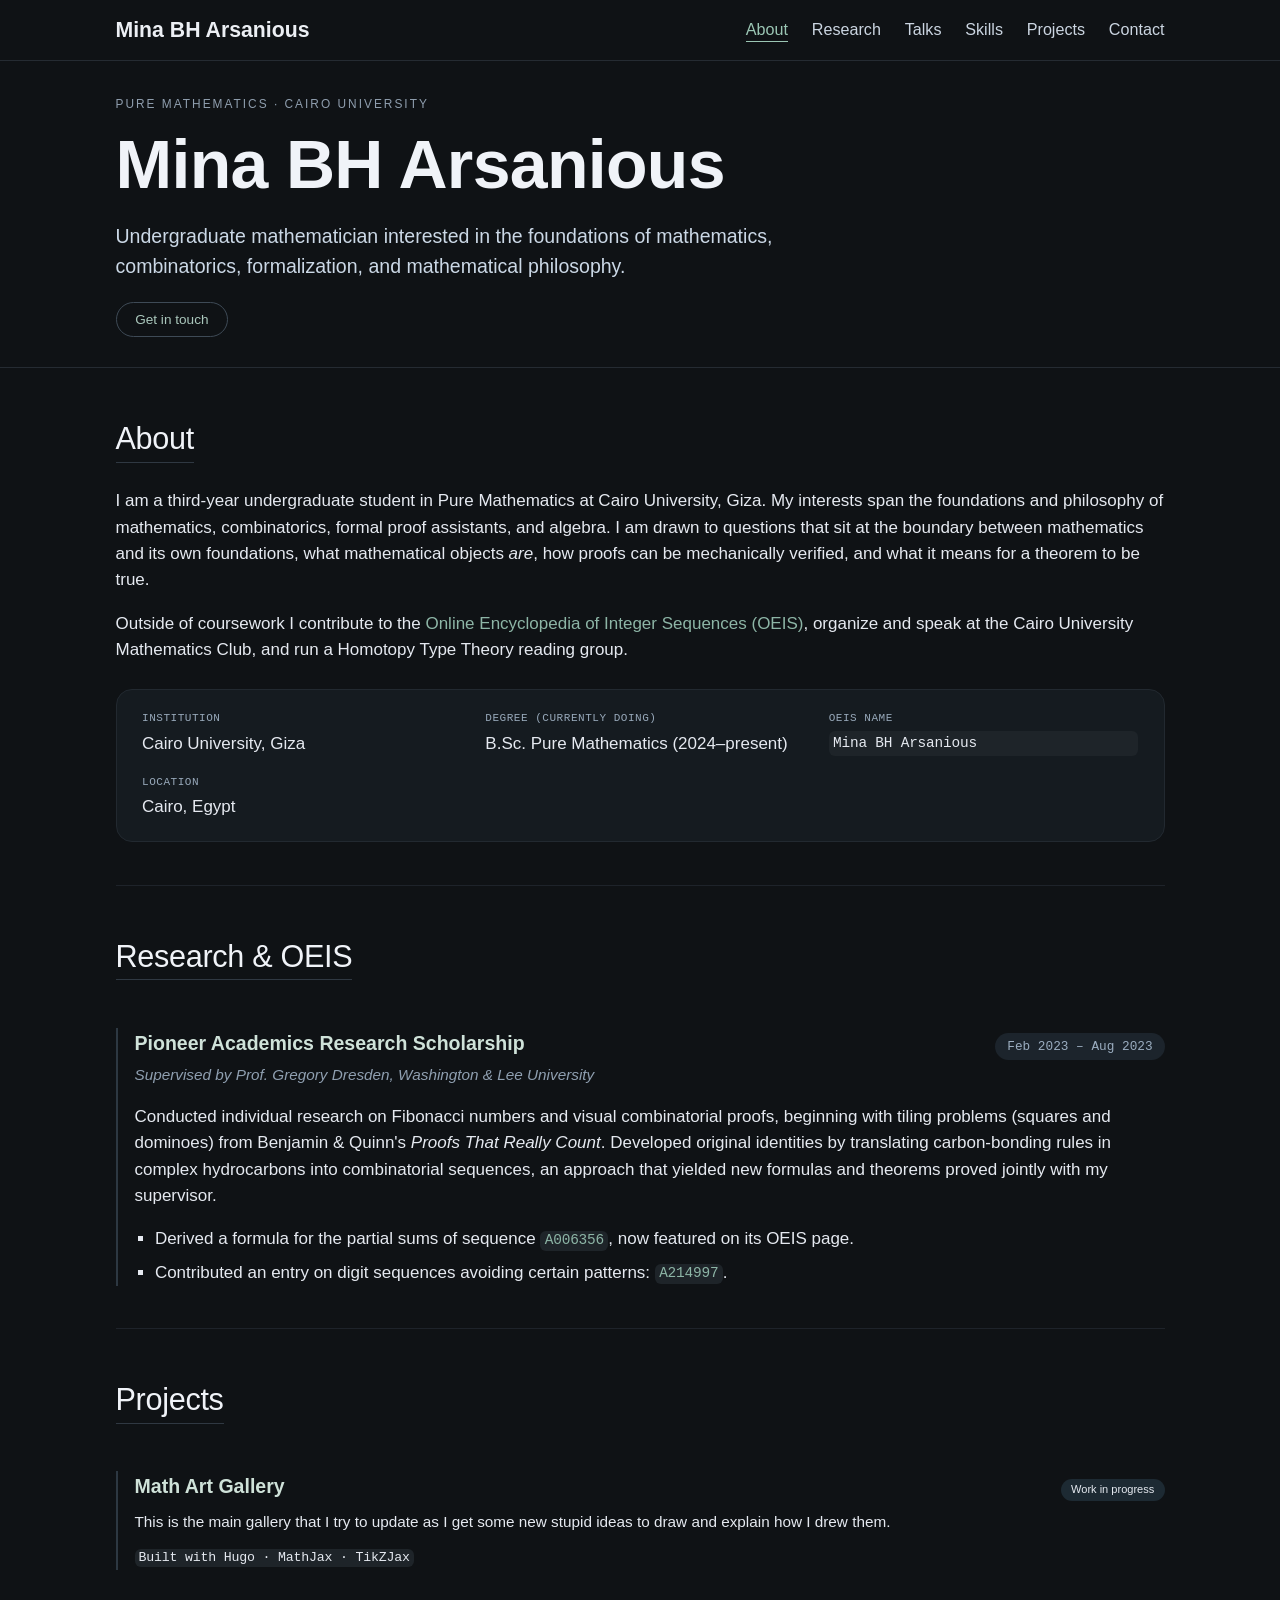
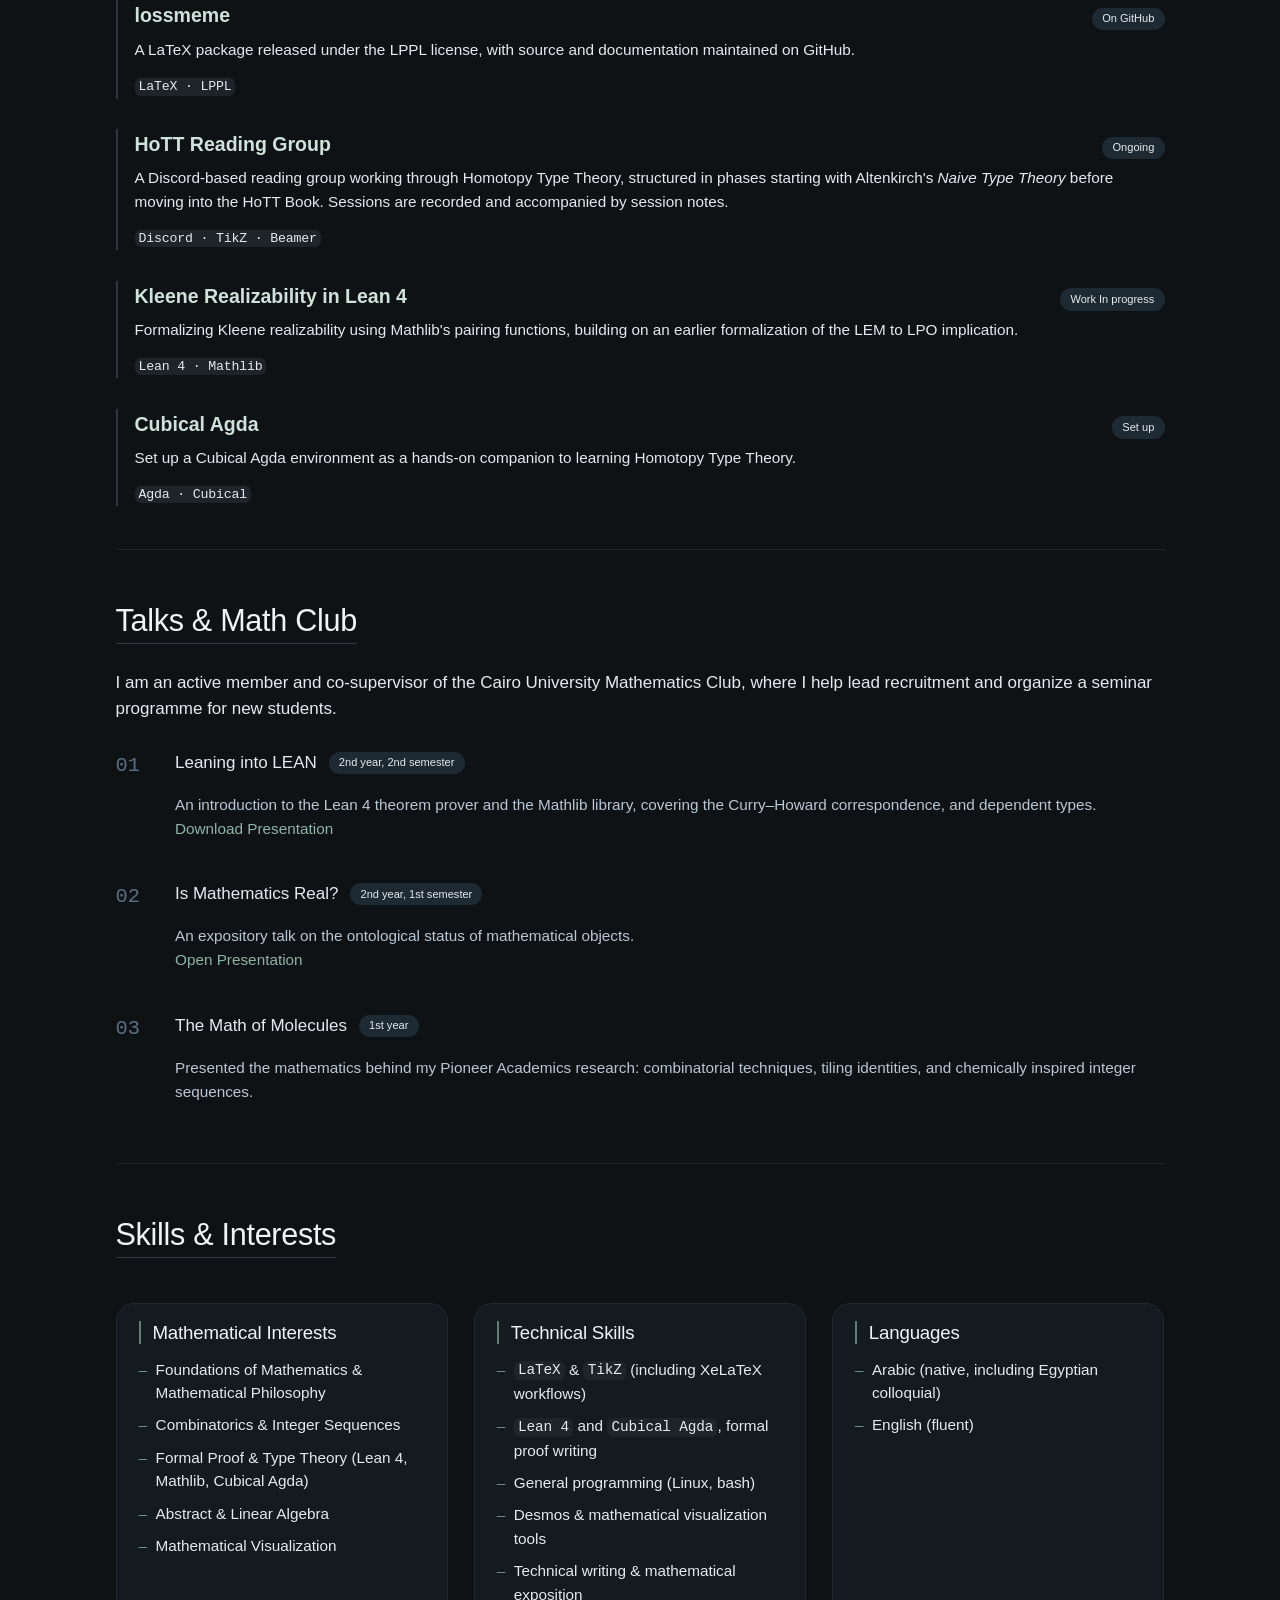
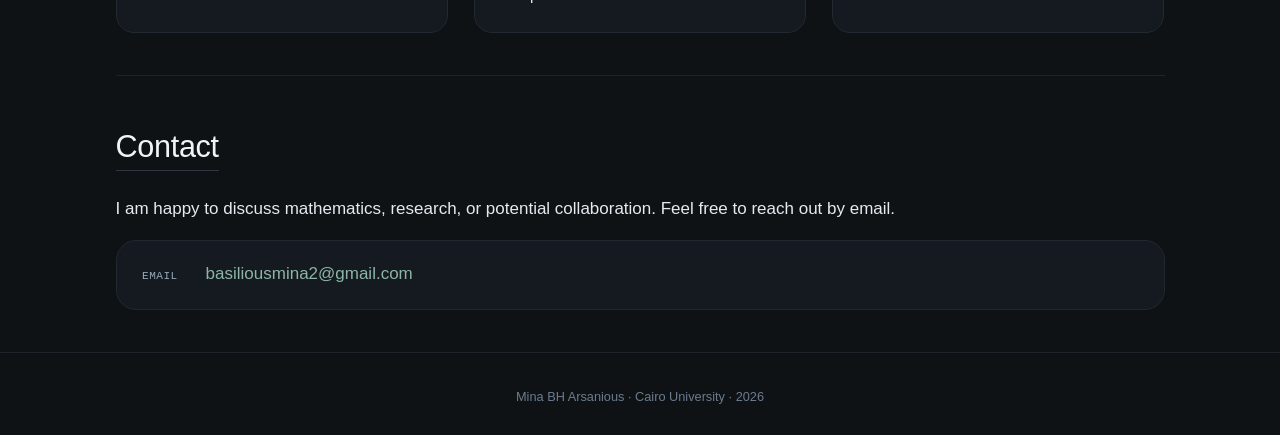
==== commit 6c14cda5: "Update talk tag from 'In progress' to 'Work In progress'" ====
--- a/index.html
+++ b/index.html
@@ -163,7 +163,7 @@
       <div class="entry">
         <div class="entry-header">
           <span class="entry-title">Kleene Realizability in Lean 4</span>
-          <span class="talk-tag">In progress</span>
+          <span class="talk-tag">Work In progress</span>
         </div>
         <p style="font-size:0.9rem; color:var(--mid); margin-top:0.4rem; margin-bottom:0.6rem;">
           Formalizing Kleene realizability using Mathlib's pairing functions, building on an
@@ -336,4 +336,4 @@
     fadeEls.forEach(el => { el.classList.add('fade-in'); fadeObs.observe(el); });
   </script>
 </body>
-</html>+</html>
